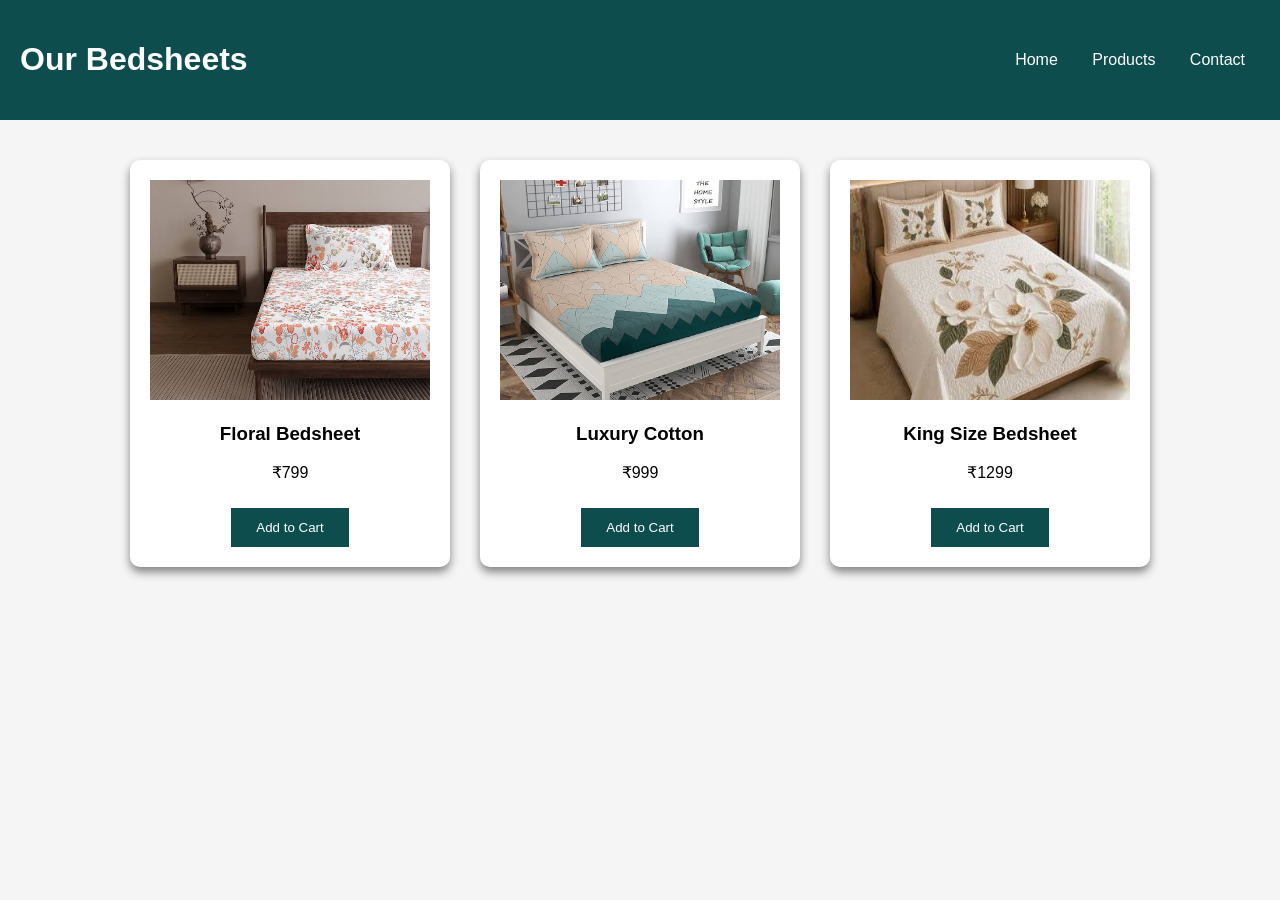
==== products.html @ cab886f7 "first commit" ====
<!DOCTYPE html>
<html>
<head>
<title>Products</title>
<link rel="stylesheet" href="style.css">
</head>

<body>

<header>

<h1>Our Bedsheets</h1>

<nav>

<a href="index.html">Home</a>
<a href="products.html">Products</a>
<a href="contact.html">Contact</a>

</nav>

</header>

<section class="products">

<div class="card">

<img src="image/images.jpeg" alt="Floral Bedsheet">

<h3>Floral Bedsheet</h3>

<p>₹799</p>

<button>Add to Cart</button>

</div>

<div class="card">

<img src="image/71fa0Niq9VL._AC_UF894,1000_QL80_.jpg" alt="Luxury Cotton  "> 

<h3>Luxury Cotton</h3>

<p>₹999</p>

<button>Add to Cart</button>

</div>

<div class="card">

<img src="image/shopping.jpeg" alt="King Size Bedsheet">
<h3>King Size Bedsheet</h3>

<p>₹1299</p>

<button>Add to Cart</button>

</div>

</section>

<script src="script.js"></script>

</body>

</html>
---- style.css ----
body{
margin:0;
font-family:Arial;
background:#f5f5f5;
}

header{
display:flex;
justify-content:space-between;
align-items:center;
padding:20px;
background:#0d4d4d;
color:white;
}

nav a{
color:white;
text-decoration:none;
margin:15px;
}

.hero{
text-align:center;
padding:50px;
}

.hero-image{
width:80%;
max-width:700px;
border-radius:10px;
}

.about{
padding:40px;
text-align:center;
}

.products{
display:flex;
justify-content:center;
gap:30px;
flex-wrap:wrap;
padding:40px;
}

.card{
background:white;
padding:20px;
width:280px;
text-align:center;
box-shadow:0 5px 10px gray;
border-radius:10px;
}

.card img{
width:100%;
height:220px;
object-fit:cover;
}

button{
background:#0d4d4d;
color:white;
padding:12px 25px;
border:none;
cursor:pointer;
margin-top:10px;
}

button:hover{
background:#177272;
}

.contact{
padding:40px;
text-align:center;
}

input,
textarea{
width:60%;
padding:12px;
margin:10px;
}

footer{
background:#0d4d4d;
color:white;
padding:20px;
text-align:center;
margin-top:40px;
}
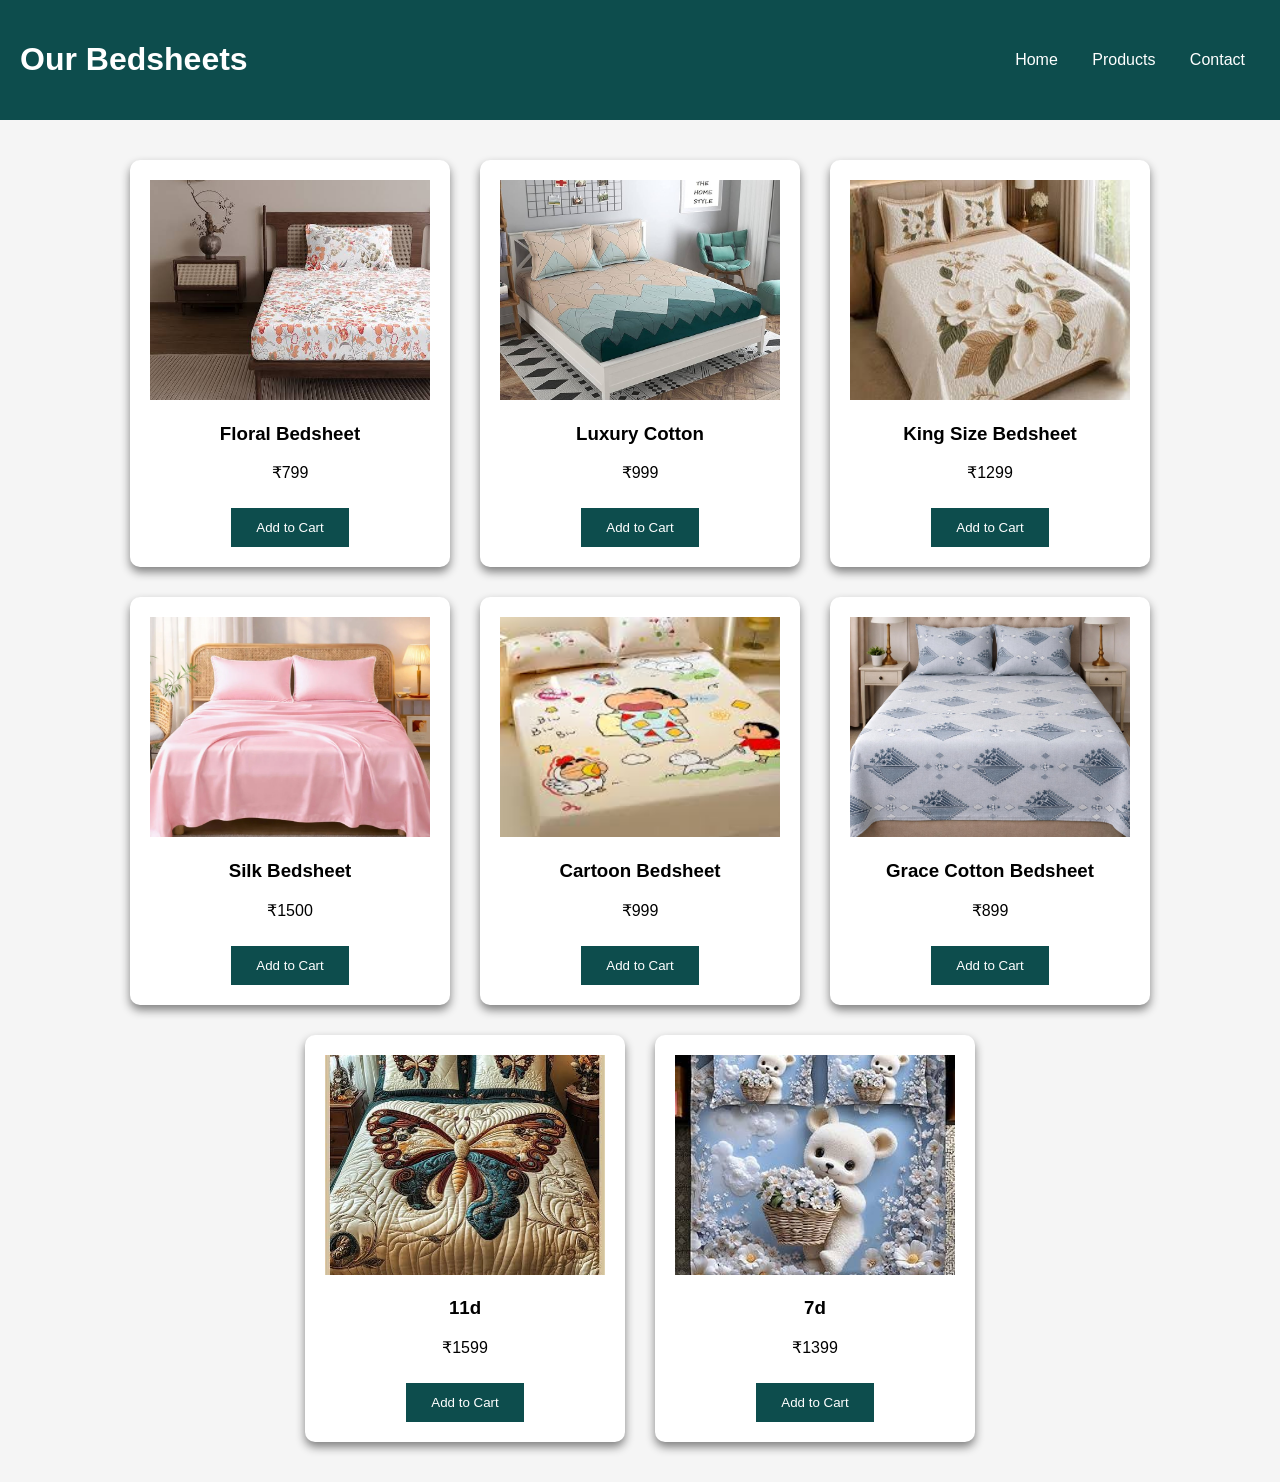
==== commit c1f0c738: "updated bedsheet project" ====
--- a/products.html
+++ b/products.html
@@ -57,6 +57,64 @@
 <button>Add to Cart</button>
 
 </div>
+<div class="card">
+
+<img src="image/silk bedsheet.webp" alt="Silk Bedsheet"  "> 
+
+<h3>Silk Bedsheet</h3>
+
+<p>₹1500</p>
+
+<button>Add to Cart</button>
+
+</div>
+<div class="card">
+
+<img src="image/cartoon.jpeg" alt="Cartoon Bedsheet"  "> 
+
+<h3>Cartoon Bedsheet</h3>
+
+<p>₹999</p>
+
+<button>Add to Cart</button>
+
+</div>
+<div class="card">
+
+<img src="image/gracecotton.jpg" alt="Grace Cotton Bedsheet"  "> 
+
+<h3>Grace Cotton Bedsheet</h3>
+
+<p>₹899</p>
+
+<button>Add to Cart</button>
+
+</div>
+
+<div class="card">
+
+<img src="image/11d.jpeg" alt="11d Bedsheet"  "> 
+
+<h3>11d</h3>
+
+<p>₹1599</p>
+
+<button>Add to Cart</button>
+
+</div>
+
+<div class="card">
+
+<img src="image/7d.jpeg" alt="7d Bedsheet"  > 
+
+<h3>7d</h3>
+
+<p>₹1399</p>
+
+<button>Add to Cart</button>
+
+</div>
+
 
 </section>
 
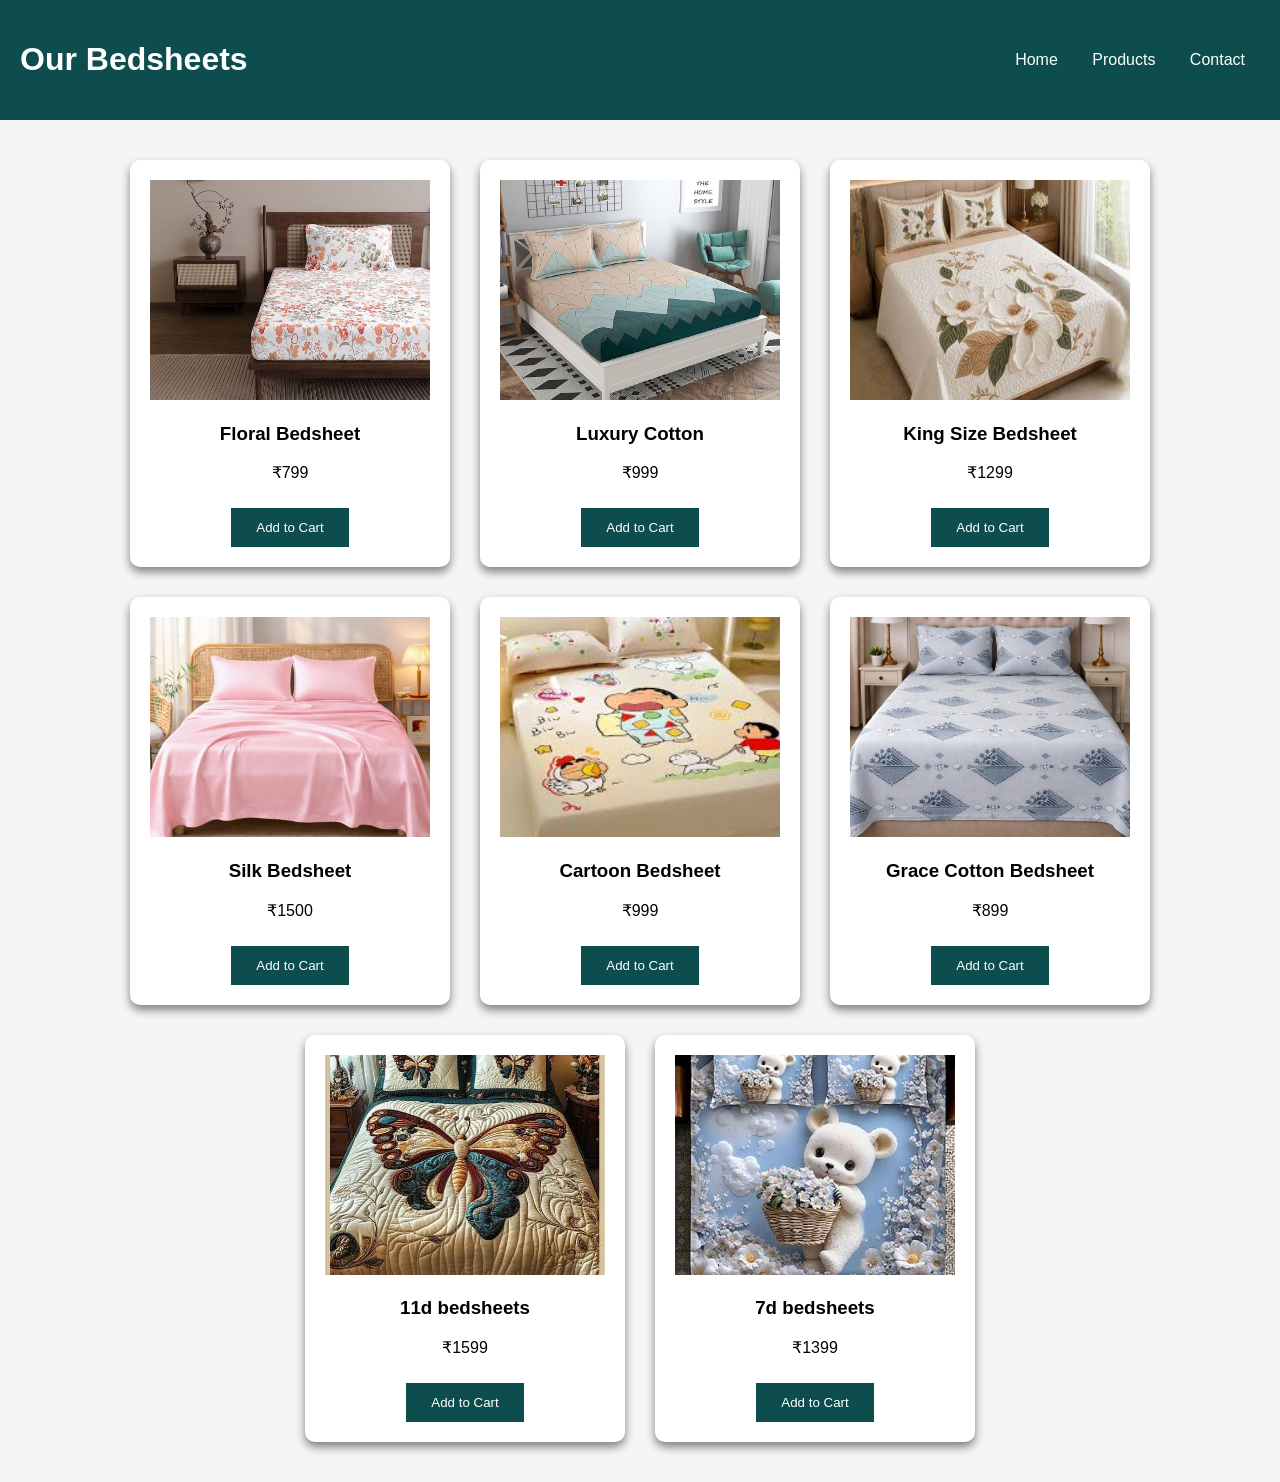
==== commit 778f48eb: "updated bedsheet project" ====
--- a/products.html
+++ b/products.html
@@ -95,7 +95,7 @@
 
 <img src="image/11d.jpeg" alt="11d Bedsheet"  "> 
 
-<h3>11d</h3>
+<h3>11d bedsheets</h3>
 
 <p>₹1599</p>
 
@@ -107,7 +107,7 @@
 
 <img src="image/7d.jpeg" alt="7d Bedsheet"  > 
 
-<h3>7d</h3>
+<h3>7d bedsheets</h3>
 
 <p>₹1399</p>
 
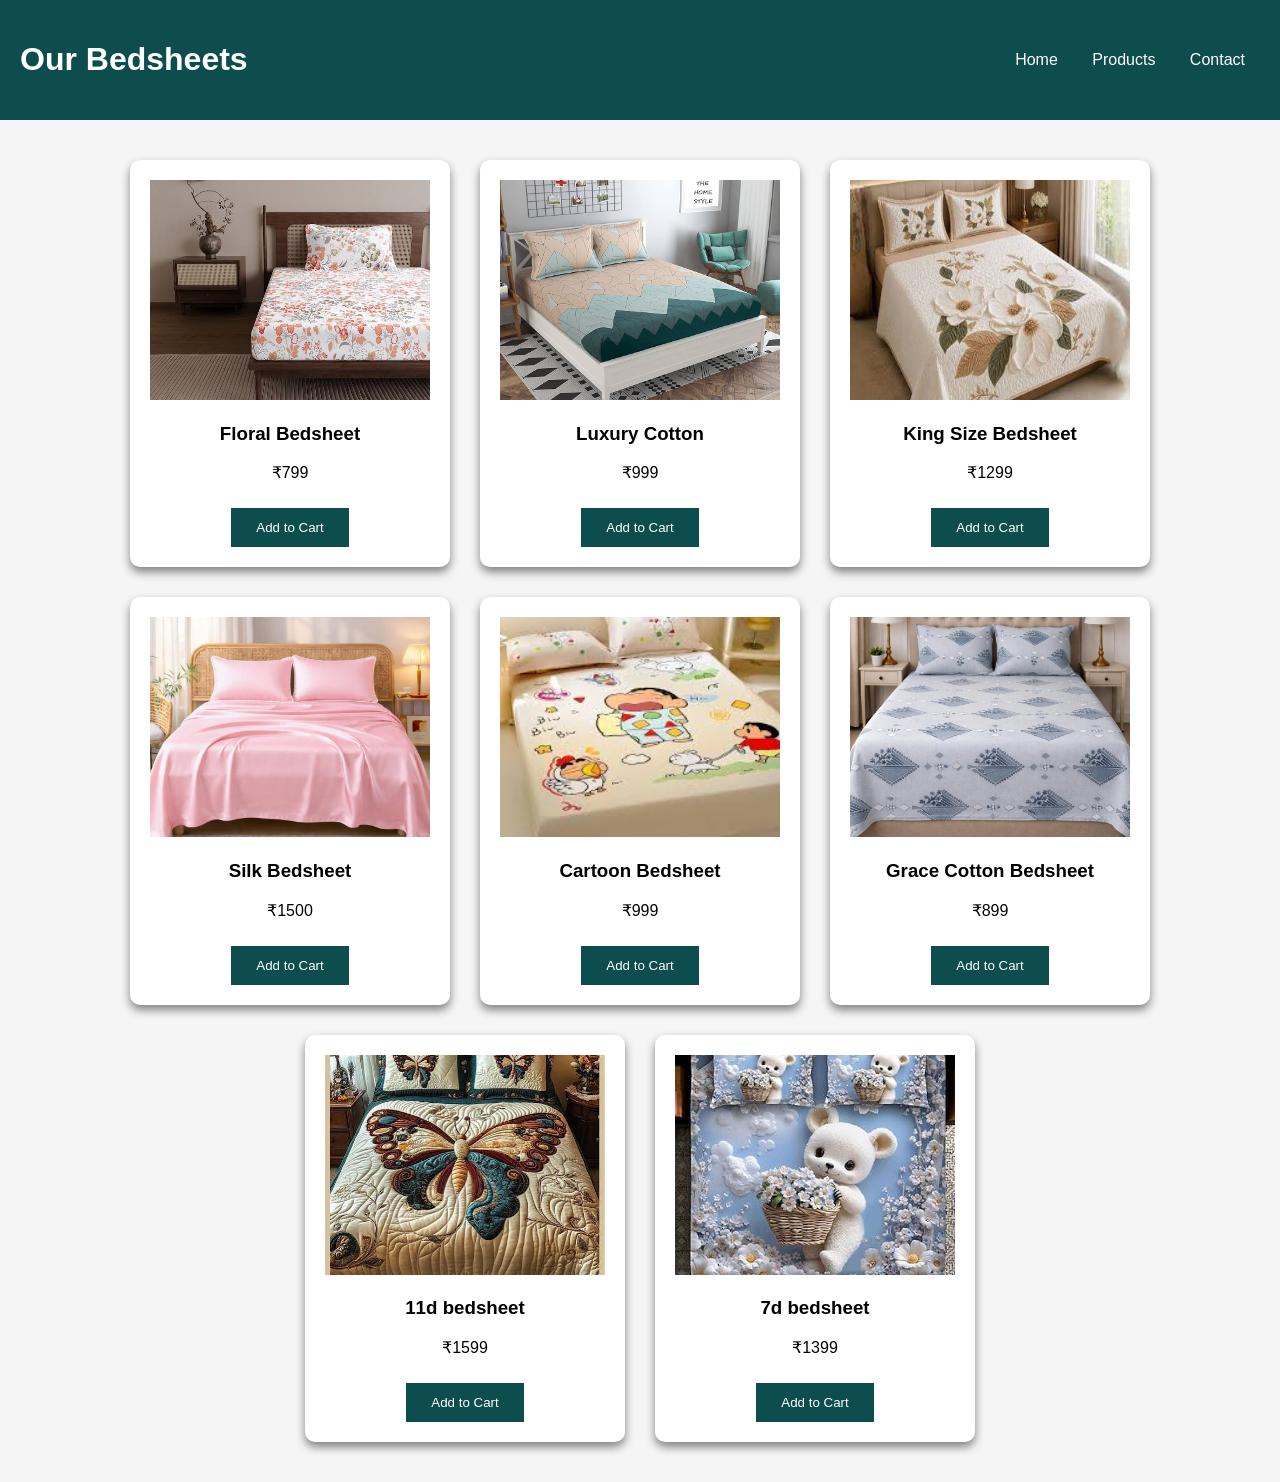
==== commit d348e3e2: "updated bedsheets projetc" ====
--- a/products.html
+++ b/products.html
@@ -95,7 +95,7 @@
 
 <img src="image/11d.jpeg" alt="11d Bedsheet"  "> 
 
-<h3>11d bedsheets</h3>
+<h3>11d bedsheet</h3>
 
 <p>₹1599</p>
 
@@ -107,7 +107,7 @@
 
 <img src="image/7d.jpeg" alt="7d Bedsheet"  > 
 
-<h3>7d bedsheets</h3>
+<h3>7d bedsheet</h3>
 
 <p>₹1399</p>
 
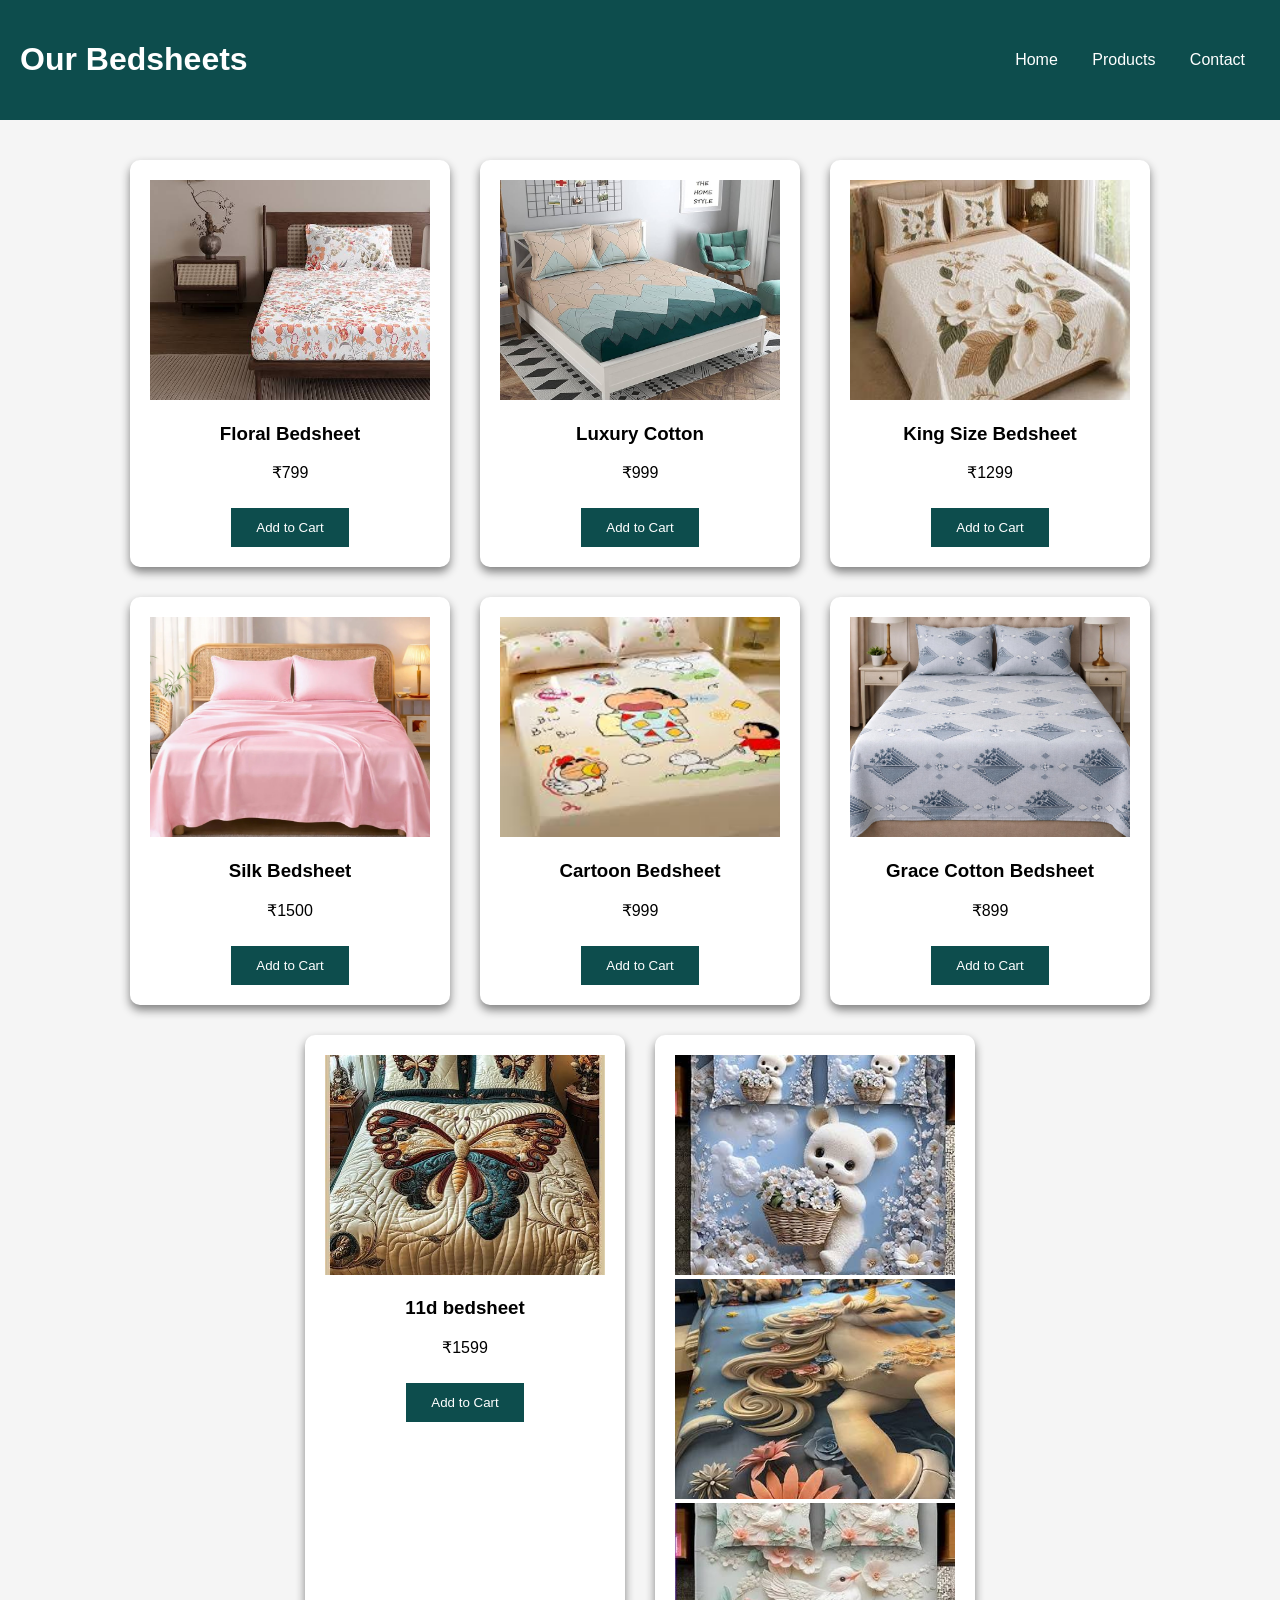
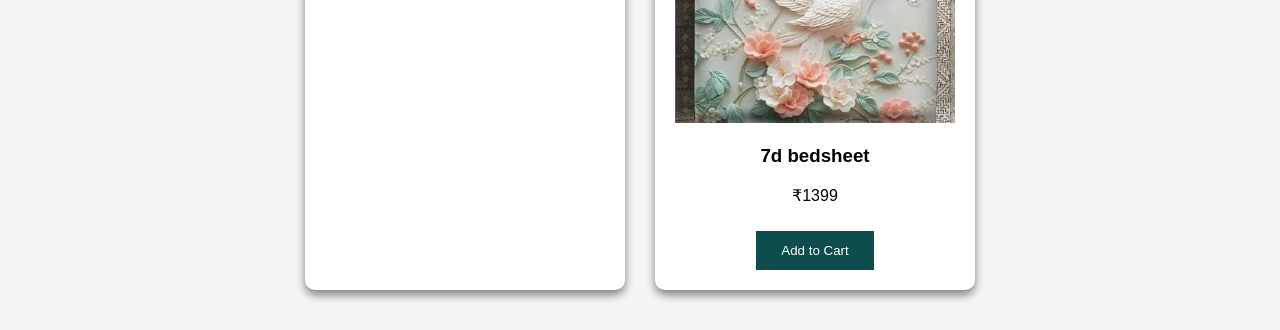
==== commit 3864dbdc: "updated bedsheet project" ====
--- a/products.html
+++ b/products.html
@@ -106,6 +106,8 @@
 <div class="card">
 
 <img src="image/7d.jpeg" alt="7d Bedsheet"  > 
+<img src="image/queen7d.jpeg" alt="7d Bedsheet"  ">
+<img src="image/bedsheet27d.jpeg" alt="7d Bedsheet"  ">
 
 <h3>7d bedsheet</h3>
 
